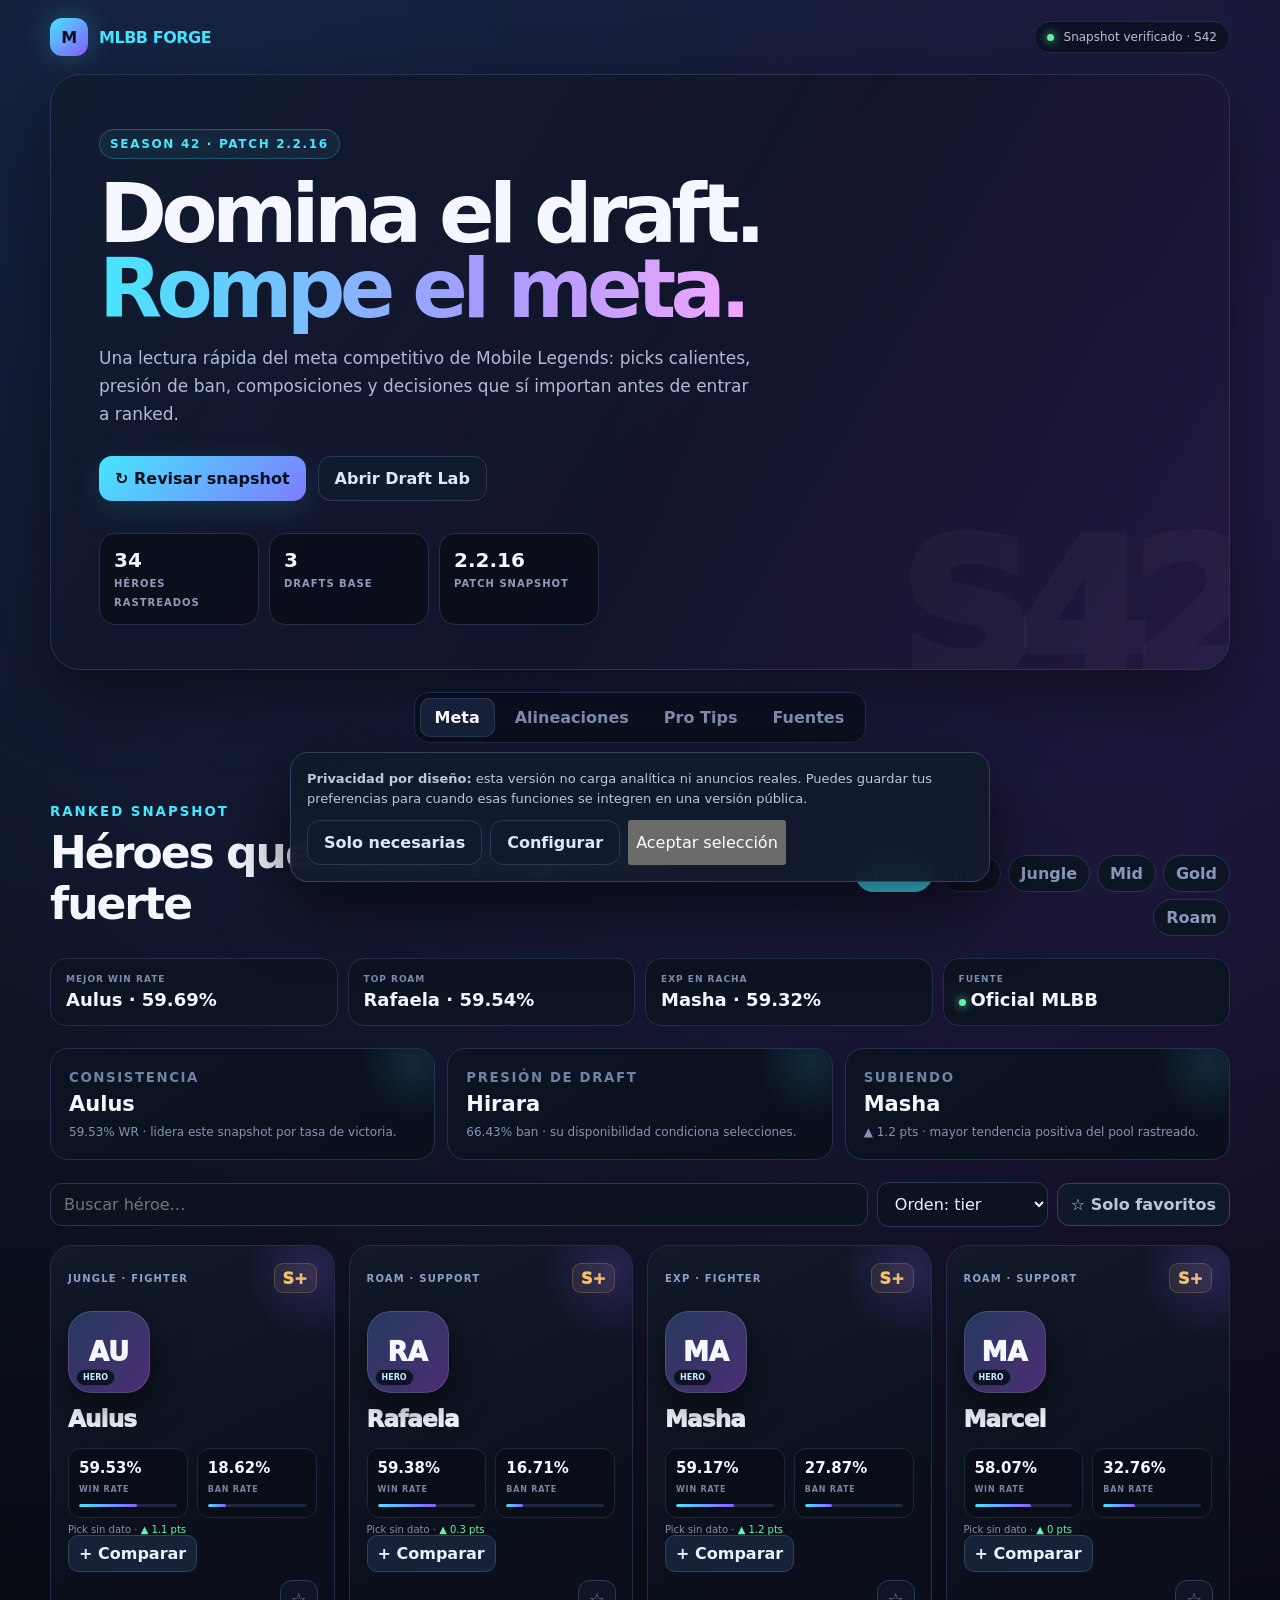
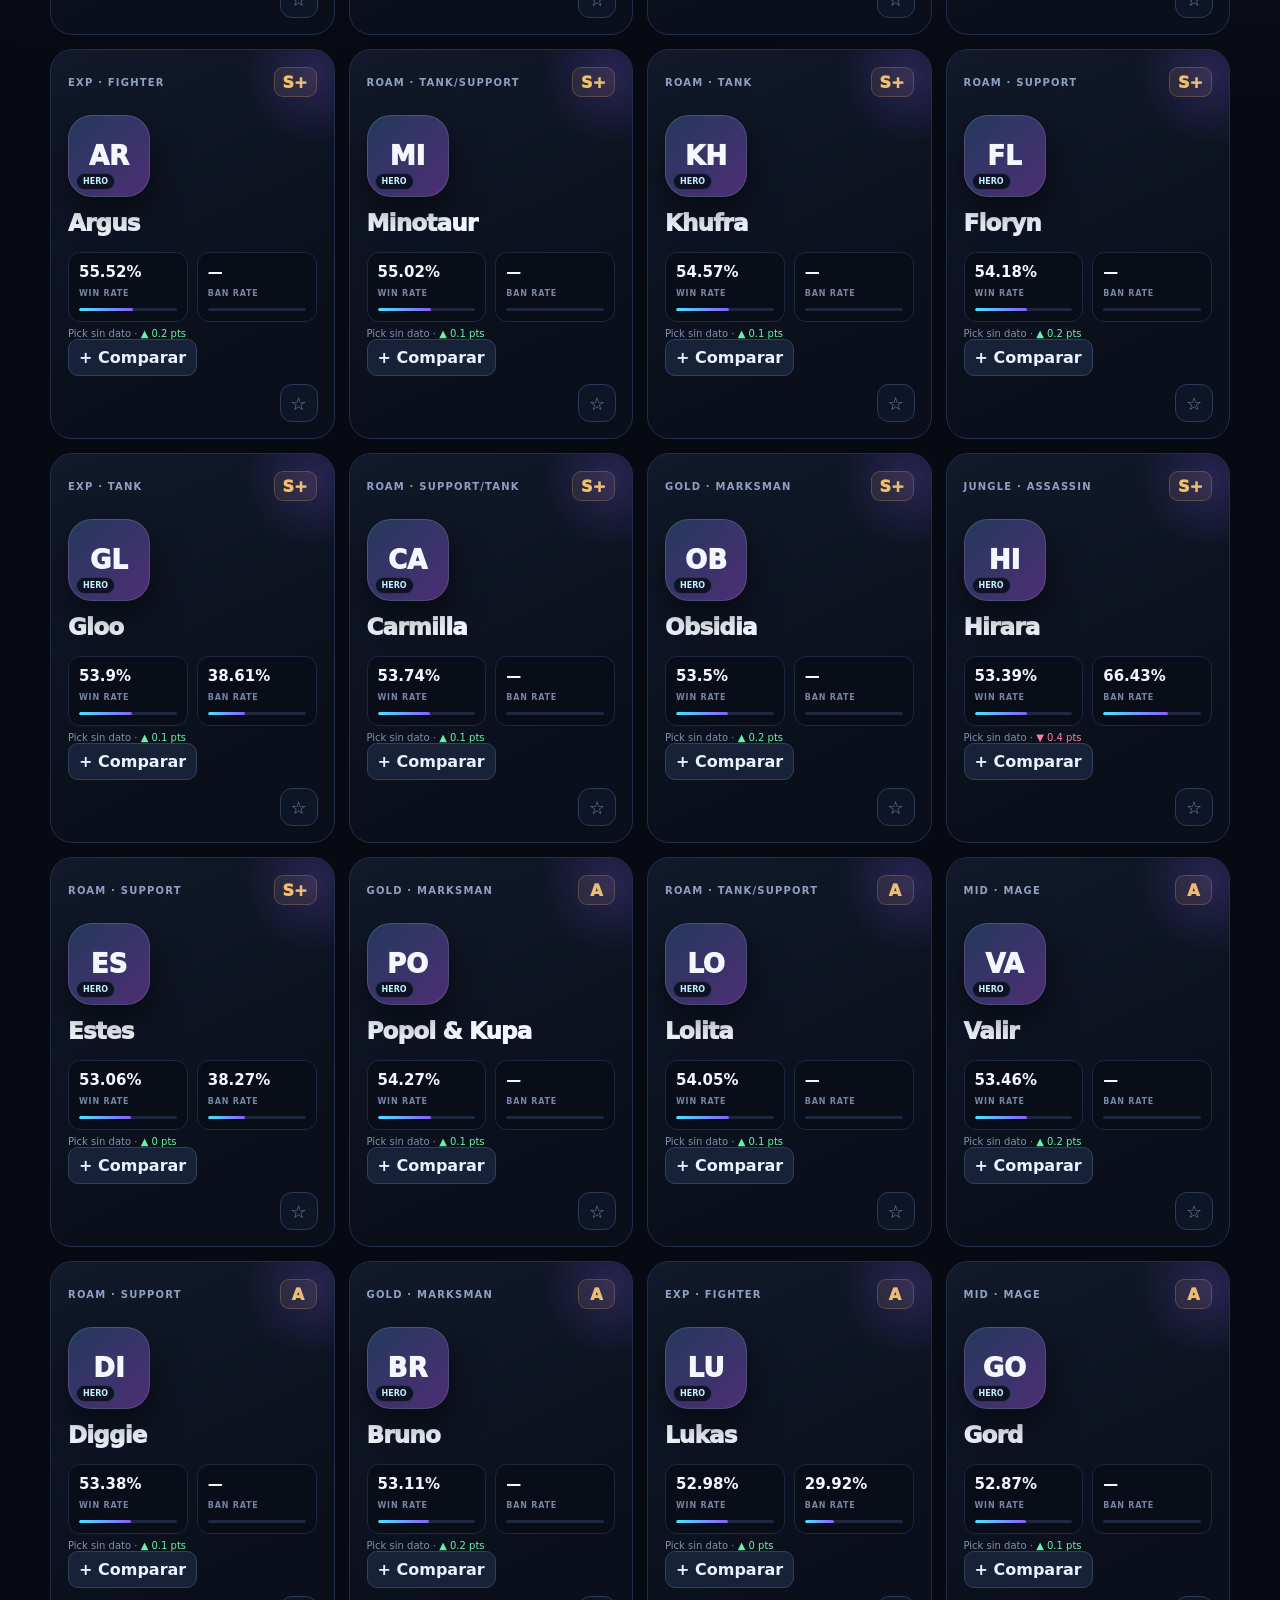
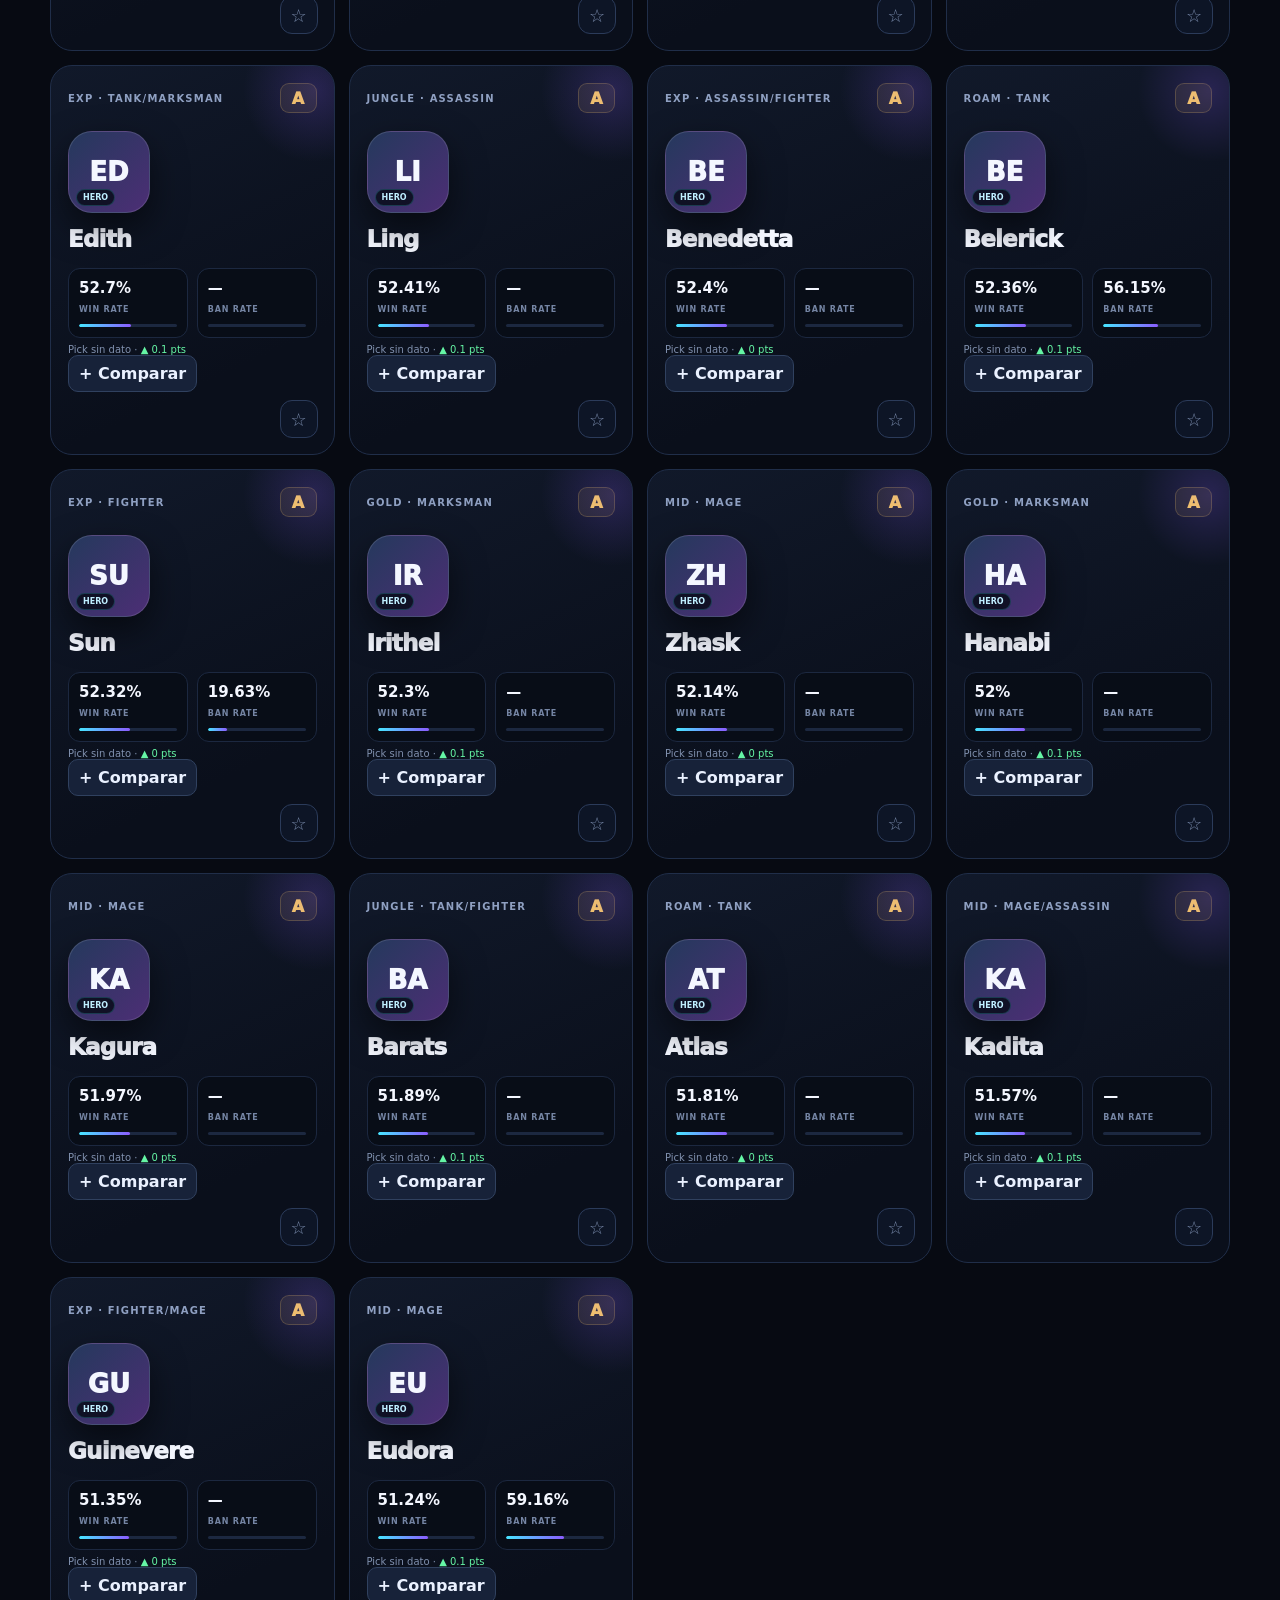
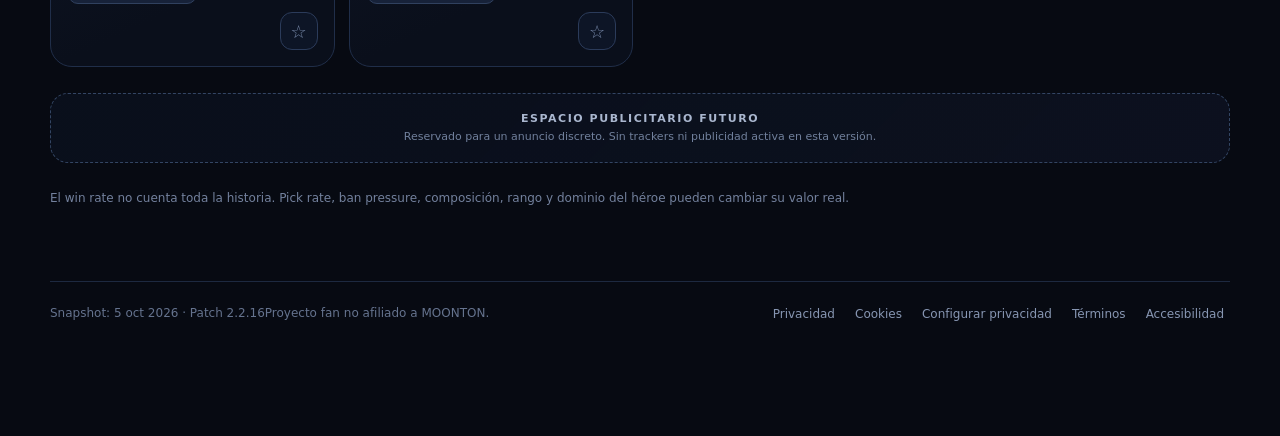
==== index.html @ 784e8a04 "Add Meta Forge loader" ====
<!doctype html><html lang="es"><head><meta charset="utf-8"><meta name="viewport" content="width=device-width,initial-scale=1"><title>MLBB Meta Forge</title><style>body{margin:0;background:#070a12;color:#fff;font-family:system-ui;display:grid;place-items:center;min-height:100vh}main{text-align:center;padding:24px}.pulse{width:54px;height:54px;border:5px solid #22304c;border-top-color:#46e6ff;border-radius:50%;margin:0 auto 18px;animation:s 1s linear infinite}@keyframes s{to{transform:rotate(360deg)}}p{color:#9aa8c2}</style></head><body><main><div class="pulse"></div><h1>Cargando MLBB Meta Forge</h1><p>Preparando meta, draft coach y pro tips…</p></main><script src="payload1.js"></script><script src="payload2.js"></script><script src="payload3.js"></script><script src="payload4.js"></script><script>(async()=>{try{const b=atob(window.__P||'');const u=new Uint8Array(b.length);for(let i=0;i<b.length;i++)u[i]=b.charCodeAt(i);const ds=new DecompressionStream('gzip');const html=await new Response(new Blob([u]).stream().pipeThrough(ds)).text();document.open();document.write(html);document.close()}catch(e){document.body.innerHTML='<main><h1>No se pudo cargar la web</h1><p>'+e.message+'</p></main>'}})();</script></body></html>
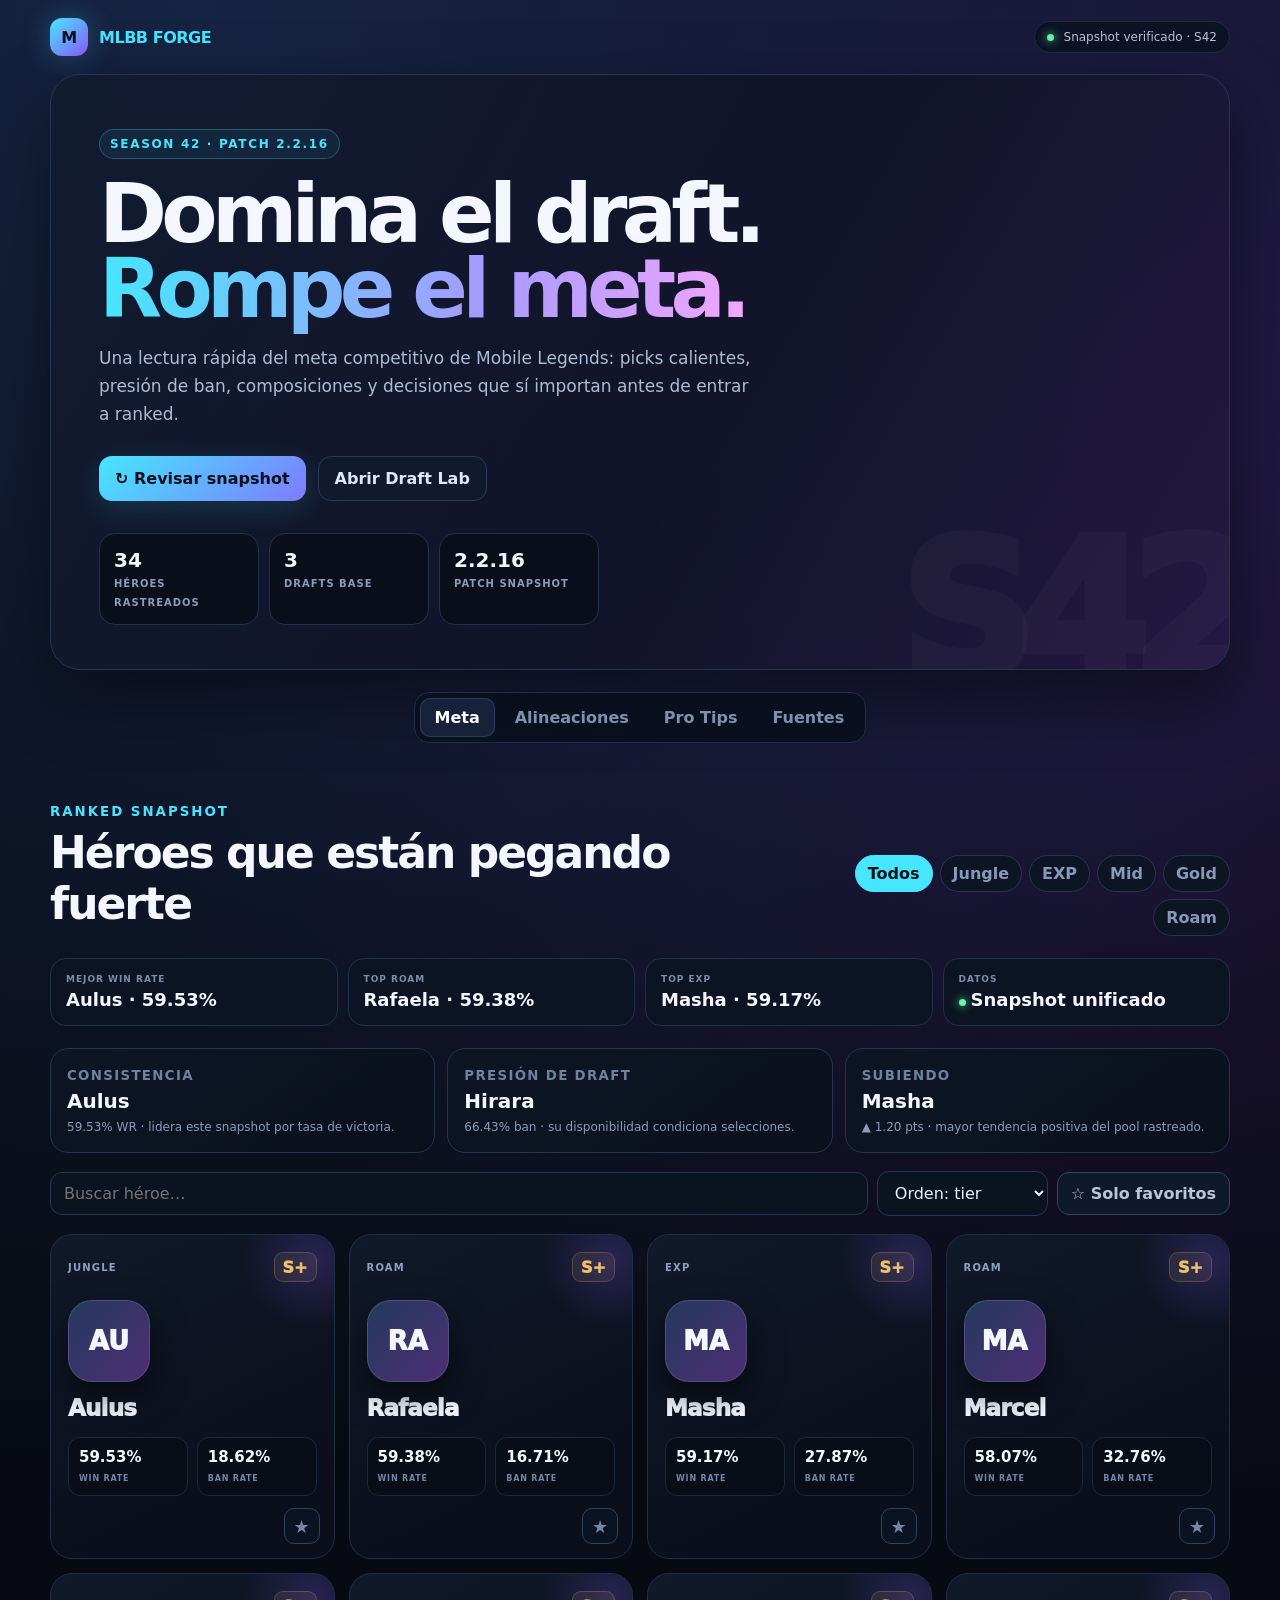
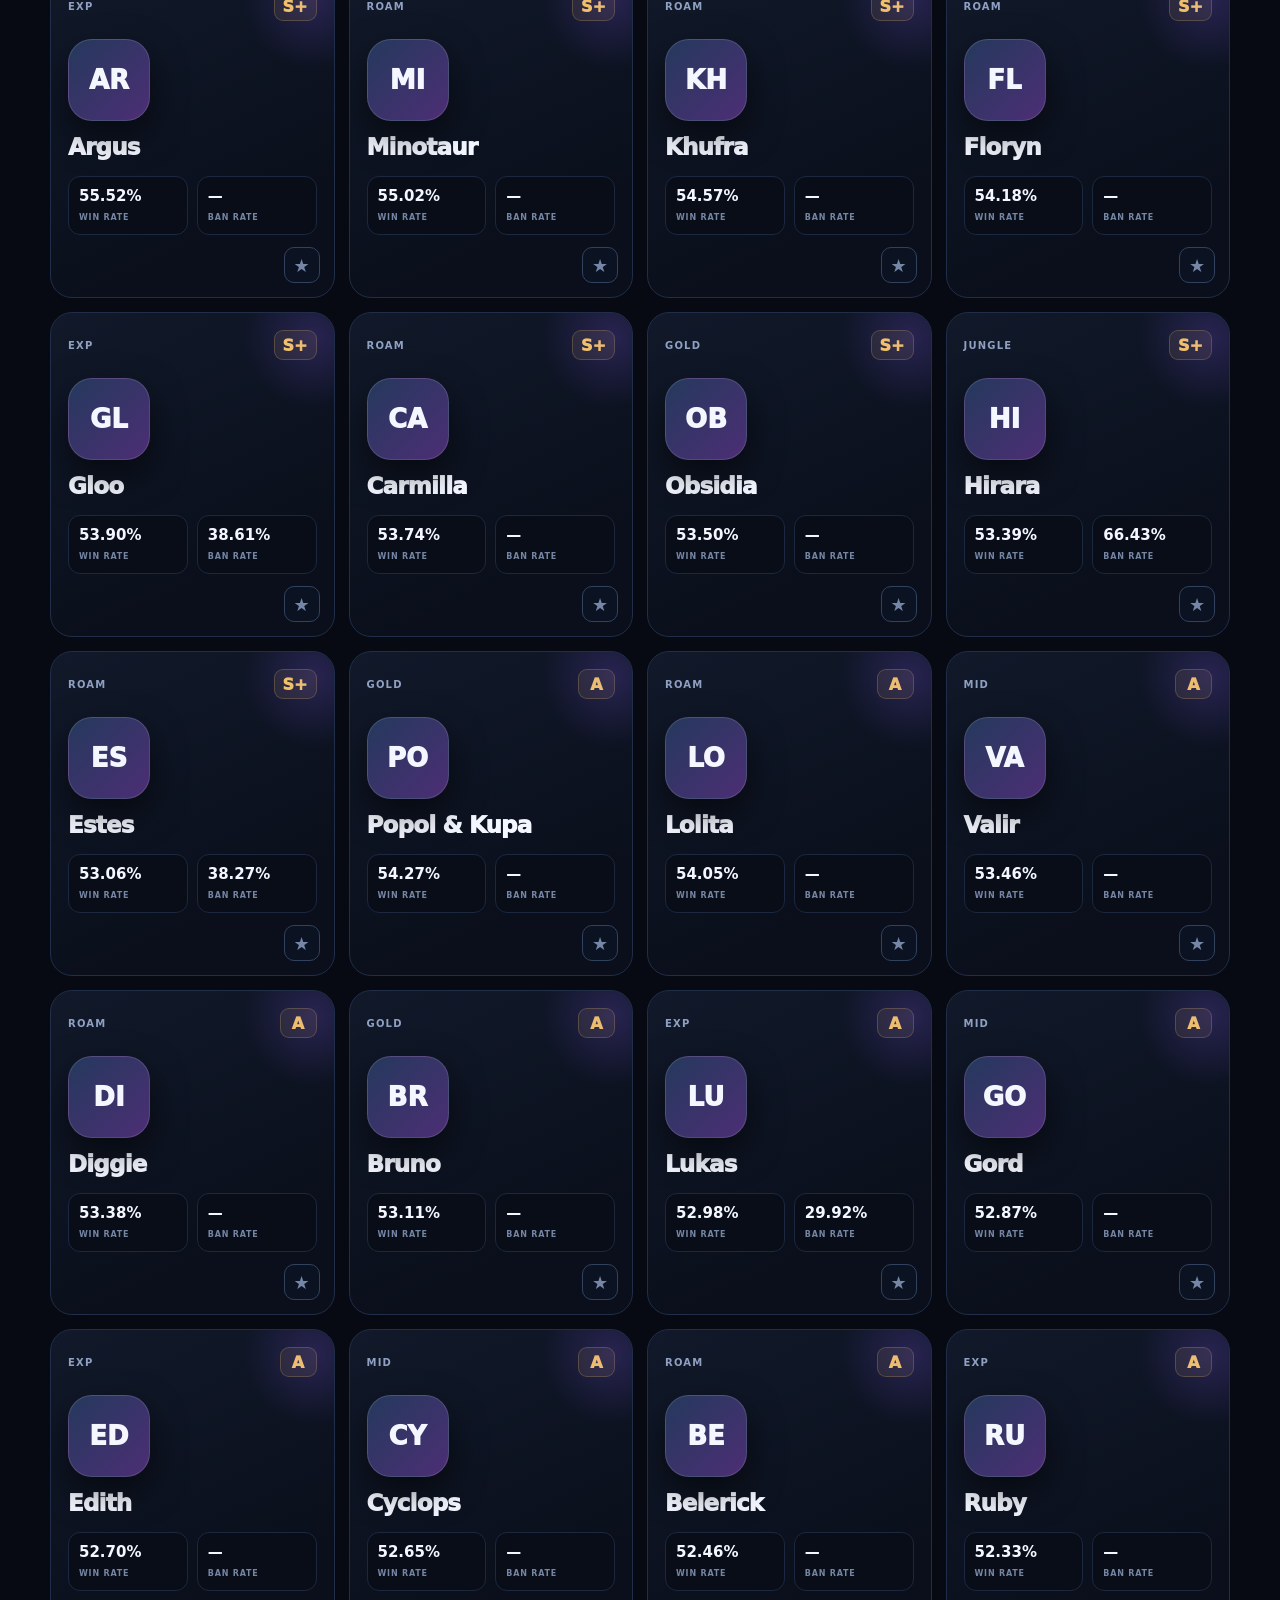
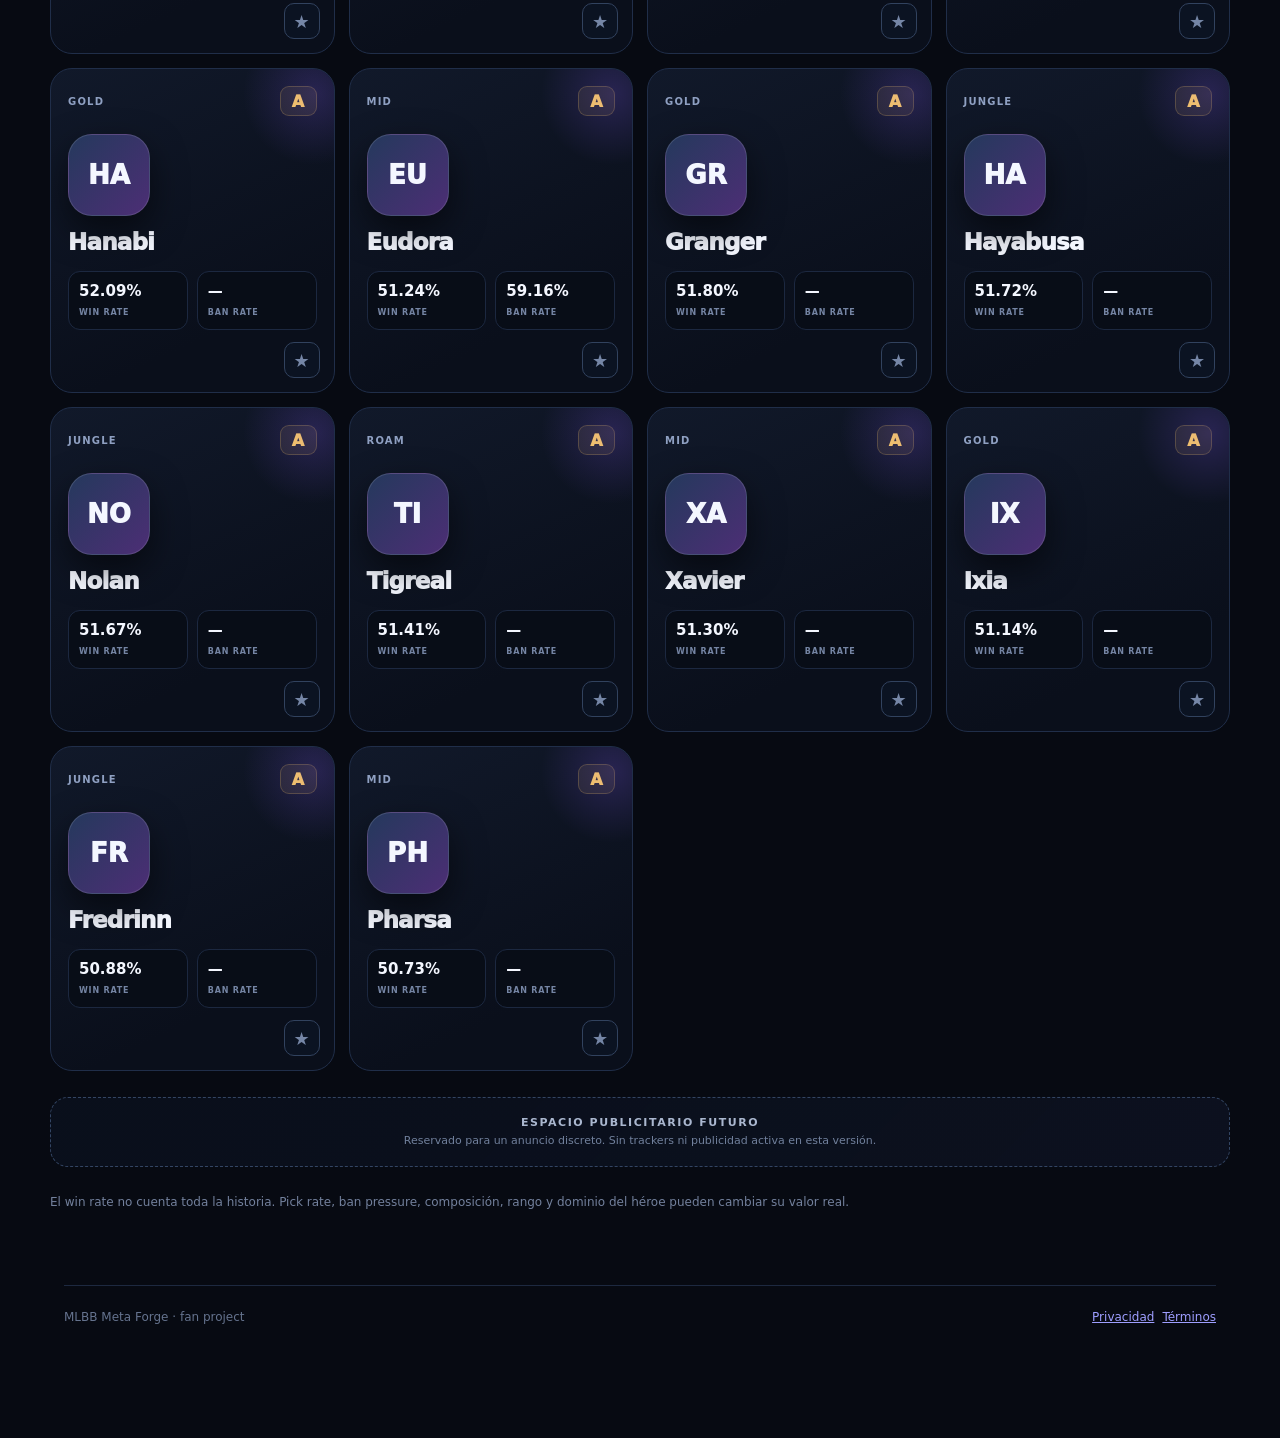
==== commit c6307ceb: "Fix inconsistent win-rate values and unify snapshot data" ====
--- a/index.html
+++ b/index.html
@@ -1 +1,56 @@
-<!doctype html><html lang="es"><head><meta charset="utf-8"><meta name="viewport" content="width=device-width,initial-scale=1"><title>MLBB Meta Forge</title><style>body{margin:0;background:#070a12;color:#fff;font-family:system-ui;display:grid;place-items:center;min-height:100vh}main{text-align:center;padding:24px}.pulse{width:54px;height:54px;border:5px solid #22304c;border-top-color:#46e6ff;border-radius:50%;margin:0 auto 18px;animation:s 1s linear infinite}@keyframes s{to{transform:rotate(360deg)}}p{color:#9aa8c2}</style></head><body><main><div class="pulse"></div><h1>Cargando MLBB Meta Forge</h1><p>Preparando meta, draft coach y pro tips…</p></main><script src="payload1.js"></script><script src="payload2.js"></script><script src="payload3.js"></script><script src="payload4.js"></script><script>(async()=>{try{const b=atob(window.__P||'');const u=new Uint8Array(b.length);for(let i=0;i<b.length;i++)u[i]=b.charCodeAt(i);const ds=new DecompressionStream('gzip');const html=await new Response(new Blob([u]).stream().pipeThrough(ds)).text();document.open();document.write(html);document.close()}catch(e){document.body.innerHTML='<main><h1>No se pudo cargar la web</h1><p>'+e.message+'</p></main>'}})();</script></body></html>+<!doctype html>
+<html lang="es">
+<head>
+  <meta charset="utf-8">
+  <meta name="viewport" content="width=device-width,initial-scale=1">
+  <meta name="description" content="MLBB Meta Forge: snapshot editorial de héroes meta, alineaciones y consejos de draft para Mobile Legends: Bang Bang.">
+  <meta name="color-scheme" content="dark">
+  <title>MLBB Meta Forge · Meta, Draft Coach y Pro Tips</title>
+  <meta name="theme-color" content="#070a12">
+  <meta property="og:title" content="MLBB Meta Forge">
+  <meta property="og:description" content="Meta, Draft Coach, comparador y composiciones para Mobile Legends: Bang Bang.">
+  <meta property="og:type" content="website">
+  <link rel="manifest" href="manifest.webmanifest">
+  <link rel="icon" href="assets/icon.svg" type="image/svg+xml">
+  <meta name="robots" content="index,follow,max-image-preview:large">
+  <meta name="author" content="MLBB Meta Forge">
+  <meta property="og:site_name" content="MLBB Meta Forge">
+  <meta name="twitter:card" content="summary_large_image">
+
+  <script type="application/ld+json">{"@context":"https://schema.org","@type":"WebSite","name":"MLBB Meta Forge","description":"Proyecto fan de análisis del meta y draft de Mobile Legends: Bang Bang. Datos y recomendaciones editoriales con fuente y fecha visibles.","inLanguage":"es"}</script>
+  <style>
+:root{--bg:#070a12;--panel:#0d1220;--panel2:#121a2c;--line:#202c47;--text:#f4f7ff;--muted:#8d9bb8;--cyan:#46e6ff;--violet:#8b5cff;--gold:#ffcf57;--danger:#ff668a;--radius:22px}*{box-sizing:border-box}html{scroll-behavior:smooth}body{margin:0;background:radial-gradient(circle at 15% 0%,#162443 0,transparent 31%),radial-gradient(circle at 90% 8%,#261746 0,transparent 26%),var(--bg);color:var(--text);font-family:Inter,ui-sans-serif,system-ui,-apple-system,BlinkMacSystemFont,"Segoe UI",sans-serif;min-height:100vh}.skip-link{position:absolute;left:-9999px}.skip-link:focus{left:16px;top:16px;z-index:99;background:#fff;color:#000;padding:12px;border-radius:10px}.shell{width:min(1180px,calc(100% - 28px));margin:auto}.topbar{display:flex;align-items:center;justify-content:space-between;padding:18px 0;gap:16px}.brand{display:flex;align-items:center;gap:11px;font-weight:900;letter-spacing:-.03em}.brandmark{width:38px;height:38px;border-radius:12px;background:linear-gradient(135deg,var(--cyan),var(--violet));display:grid;place-items:center;box-shadow:0 0 28px #46e6ff44;color:#07101d}.brand span:last-child{color:var(--cyan)}.status{font-size:12px;color:#b9c4dc;border:1px solid var(--line);padding:8px 12px;border-radius:999px;background:#0b1120cc}.status i{display:inline-block;width:7px;height:7px;border-radius:50%;background:#65f5a5;margin-right:6px;box-shadow:0 0 10px #65f5a5}.hero-header{position:relative;overflow:hidden;border:1px solid #263552;background:linear-gradient(120deg,#111b30ee,#111328e8 55%,#241841dd);border-radius:30px;padding:54px 48px 44px;box-shadow:0 25px 70px #0007}.hero-header:after{content:"S42";position:absolute;right:-12px;bottom:-55px;font-size:190px;font-weight:1000;letter-spacing:-.1em;color:#ffffff07;pointer-events:none}.eyebrow,.badge{display:inline-flex;align-items:center;gap:8px;color:var(--cyan);font-size:12px;font-weight:900;letter-spacing:.14em;text-transform:uppercase}.badge{padding:7px 10px;border:1px solid #46e6ff44;background:#46e6ff10;border-radius:999px}.hero-header h1{font-size:clamp(42px,7vw,82px);line-height:.91;letter-spacing:-.07em;margin:18px 0 18px;max-width:750px}.hero-header h1 b{font-weight:900;background:linear-gradient(90deg,var(--cyan),#a79aff 60%,#f0a7ff);-webkit-background-clip:text;color:transparent}.hero-header>div>p{max-width:660px;color:#aebbd4;font-size:17px;line-height:1.65;margin:0}.hero-actions{display:flex;gap:12px;margin-top:28px;flex-wrap:wrap}button,.btn{font:inherit}.primary,.secondary,#refresh{border:0;border-radius:13px;padding:12px 16px;font-weight:800;cursor:pointer}.primary,#refresh{background:linear-gradient(135deg,var(--cyan),#7e7cff);color:#07101d;box-shadow:0 8px 30px #46e6ff25}.secondary{background:#111a2c;color:#dce7ff;border:1px solid #2b3957}.hero-kpis{display:grid;grid-template-columns:repeat(3,1fr);gap:10px;max-width:500px;margin-top:32px}.kpi{background:#070b14aa;border:1px solid #24304a;border-radius:16px;padding:14px}.kpi b{display:block;font-size:20px}.kpi span{font-size:10px;letter-spacing:.1em;color:var(--muted);font-weight:800}.tabs{position:sticky;top:10px;z-index:20;display:flex;gap:5px;margin:22px auto 0;width:max-content;max-width:100%;padding:5px;background:#0a0f1ddd;border:1px solid #222e48;border-radius:15px;backdrop-filter:blur(16px);overflow:auto}.tab{border:0;background:transparent;color:#8290ad;padding:10px 15px;border-radius:10px;font-weight:800;cursor:pointer;white-space:nowrap}.tab.active{background:#17223a;color:#fff;box-shadow:inset 0 0 0 1px #2b3a5c}.tab:focus-visible,button:focus-visible,a:focus-visible{outline:3px solid var(--cyan);outline-offset:3px}main{padding:58px 0 30px}.sectionhead{display:flex;justify-content:space-between;align-items:end;gap:24px;margin-bottom:22px}.sectionhead h2,.view>h2{font-size:clamp(28px,4vw,44px);letter-spacing:-.045em;margin:7px 0}.sectionhead small,.view>small{color:var(--cyan);font-weight:900;letter-spacing:.15em}.filters{display:flex;gap:7px;flex-wrap:wrap;justify-content:flex-end}.filters button{border:1px solid #273552;background:#0d1424;color:#8998b6;border-radius:999px;padding:8px 12px;cursor:pointer;font-weight:750}.filters button.active{color:#08101b;background:var(--cyan);border-color:var(--cyan)}.grid{display:grid;grid-template-columns:repeat(4,1fr);gap:14px}.card{position:relative;overflow:hidden;min-height:245px;border:1px solid #202e49;background:linear-gradient(155deg,#11192a,#0a0f1b 75%);border-radius:var(--radius);padding:17px;transition:.22s transform,.22s border-color;cursor:pointer;padding-bottom:62px}.card:hover{transform:translateY(-4px);border-color:#46e6ff66}.card:before{content:"";position:absolute;width:150px;height:150px;border-radius:50%;right:-55px;top:-50px;background:radial-gradient(circle,#8b5cff35,transparent 67%)}.top{display:flex;justify-content:space-between;align-items:center}.lane{font-size:10px;letter-spacing:.12em;font-weight:900;color:#8fa0c2;text-transform:uppercase}.tier{display:grid;place-items:center;min-width:37px;height:30px;padding:0 8px;border-radius:9px;background:#ffcf5715;color:var(--gold);border:1px solid #ffcf5738;font-weight:950}.hero{font-size:23px;font-weight:950;letter-spacing:-.035em}.stats{display:grid;grid-template-columns:1fr 1fr;gap:9px;margin-top:16px}.stat{background:#080d17;border:1px solid #1c2840;border-radius:12px;padding:10px}.stat b{display:block;font-size:15px}.stat span{font-size:8px;color:#7585a4;letter-spacing:.1em;font-weight:900}.meter{height:3px;background:#1c2840;border-radius:10px;margin-top:8px;overflow:hidden}.meter i{display:block;height:100%;background:linear-gradient(90deg,var(--cyan),var(--violet));border-radius:10px}.note{color:#73819d;font-size:12px;line-height:1.6;margin-top:16px}.hidden{display:none!important}.insight-strip{display:grid;grid-template-columns:repeat(4,1fr);gap:10px;margin:0 0 22px}.insight{background:#0c1322;border:1px solid #22304b;border-radius:16px;padding:15px}.insight span{display:block;color:#7e8da9;font-size:9px;font-weight:900;letter-spacing:.11em}.insight b{display:block;margin-top:5px;font-size:18px}.searchbar{display:flex;gap:9px;align-items:center;margin:0 0 18px;flex-wrap:wrap}.searchbar input,.searchbar select{background:#0b1220;border:1px solid #283753;color:#eaf1ff;border-radius:12px;padding:11px 13px;font:inherit}.searchbar input{min-width:240px;flex:1}.searchbar select{cursor:pointer}.favorite-filter{border:1px solid #334461;background:#10192b;color:#b9c5da;border-radius:12px;padding:11px 13px;cursor:pointer;font-weight:800}.favorite-filter.active{border-color:#ffcf5766;color:var(--gold);background:#ffcf570f}.favorite-btn{position:absolute;right:14px;bottom:14px;border:1px solid #31425e;background:#0b1322;border-radius:10px;width:36px;height:36px;color:#7586a6;font-size:18px;cursor:pointer;z-index:2}.favorite-btn.active{color:var(--gold);border-color:#ffcf5760;background:#ffcf5710}.hero-art{width:82px;height:82px;border-radius:24px;margin:18px 0 13px;position:relative;overflow:hidden;background:linear-gradient(135deg,#25395d,#4c2e75);border:1px solid #ffffff20;box-shadow:0 14px 34px #0008}.hero-art img{width:100%;height:100%;object-fit:cover;display:block}.hero-art .fallback{position:absolute;inset:0;display:grid;place-items:center;font-size:26px;font-weight:950}.asset-badge{position:absolute;left:7px;bottom:6px;padding:3px 6px;border-radius:999px;font-size:8px;font-weight:900;background:#050914cc;color:#bfeeff;border:1px solid #46e6ff33}.data-missing{color:#64728c}.pulse-grid{display:grid;grid-template-columns:repeat(3,1fr);gap:12px;margin:0 0 18px}.pulse-card{border:1px solid #253550;background:linear-gradient(145deg,#0d1525,#0a101c);border-radius:18px;padding:16px}.pulse-card small{color:#71809d;font-weight:900;letter-spacing:.1em}.pulse-card b{display:block;font-size:20px;margin:5px 0}.pulse-card p{margin:0;color:#8d9bb7;font-size:12px;line-height:1.5}.ad-slot{margin:26px 0;border:1px dashed #334563;background:linear-gradient(135deg,#0b1220aa,#11172a88);border-radius:18px;padding:18px;text-align:center;color:#71809c}.ad-slot b{display:block;color:#aab7cf;font-size:11px;letter-spacing:.14em}.ad-slot span{font-size:11px}.draftgrid{display:grid;grid-template-columns:repeat(3,1fr);gap:16px;margin-top:22px}.draft{border:1px solid #23314c;background:linear-gradient(160deg,#10192b,#0a0e19);border-radius:24px;padding:22px}.draft small{color:var(--gold);font-weight:900;letter-spacing:.13em}.draft h3{font-size:23px;margin:7px 0 18px}.picks{display:grid;gap:7px}.pick{display:flex;align-items:center;gap:10px;background:#080d17;border:1px solid #1c2942;border-radius:12px;padding:10px 12px;font-size:13px;font-weight:750}.pick:before{content:"";width:8px;height:8px;border-radius:3px;background:var(--cyan);box-shadow:0 0 10px #46e6ff66}.why{color:#8998b6;font-size:13px;line-height:1.6;margin:17px 0 0}.tipgrid{display:grid;grid-template-columns:1fr 1fr;gap:14px;margin-top:22px}.tip{position:relative;overflow:hidden;border:1px solid #21304b;background:#0d1423;border-radius:22px;padding:24px 24px 24px 78px}.tip strong{position:absolute;left:20px;top:20px;font-size:32px;color:#46e6ff30}.tip h3{margin:0 0 8px;font-size:19px}.tip p{margin:0;color:#8e9db8;line-height:1.6;font-size:14px}.legal-card{max-width:820px;border:1px solid #24324e;background:#0d1423;border-radius:24px;padding:28px}.legal-card p,.legal-card li{color:#98a6bf;line-height:1.7}.legal-card a{color:var(--cyan)}.live-dot{display:inline-block;width:7px;height:7px;border-radius:50%;background:#65f5a5;box-shadow:0 0 10px #65f5a5;margin-right:5px}.sr-only{position:absolute;width:1px;height:1px;padding:0;margin:-1px;overflow:hidden;clip:rect(0,0,0,0);white-space:nowrap;border:0}dialog{width:min(680px,calc(100% - 30px));border:1px solid #31415f;border-radius:22px;background:#0e1627;color:#eaf1ff;padding:0;box-shadow:0 30px 100px #000c}dialog::backdrop{background:#03050acc;backdrop-filter:blur(5px)}dialog article{padding:24px}dialog header{display:flex;justify-content:space-between;align-items:center;gap:15px}dialog h2{margin:0;font-size:25px}.mini-btn{border:1px solid #30415f;background:#172239;color:#eaf1ff;border-radius:10px;padding:8px 10px;cursor:pointer;font-weight:800}.hero-dialog-grid{display:grid;grid-template-columns:110px 1fr;gap:18px;align-items:center}.hero-dialog-avatar{width:100px;height:100px;border-radius:28px;background:linear-gradient(135deg,#274264,#593579);display:grid;place-items:center;font-size:34px;font-weight:950;overflow:hidden}.hero-dialog-avatar img{width:100%;height:100%;object-fit:cover}.hero-dialog-stats{display:grid;grid-template-columns:repeat(3,1fr);gap:8px;margin-top:18px}.hero-dialog-stats div{background:#080d17;border:1px solid #21304a;border-radius:12px;padding:12px}.hero-dialog-stats b{display:block;font-size:18px}.hero-dialog-stats span{font-size:9px;color:#8291ac}.build-box{margin-top:20px;padding:16px;border-radius:16px;background:#080d17;border:1px solid #1f2d49}.build-line{display:flex;gap:8px;flex-wrap:wrap;margin-top:8px}.build-chip{padding:7px 9px;border:1px solid #263756;border-radius:10px;background:#0e1728;color:#cbd8ef;font-size:11px}.source-pill{display:inline-flex;padding:6px 9px;border-radius:999px;border:1px solid #2d3c59;color:#aebbd2;font-size:10px;margin:4px 4px 0 0}.share-row{display:flex;gap:8px;flex-wrap:wrap;margin-top:16px}.status-chip{display:inline-flex;align-items:center;gap:6px;border:1px solid #2e3d5b;border-radius:999px;padding:6px 9px;color:#9aa9c2;font-size:10px}.privacy-notice{position:fixed;left:50%;bottom:18px;transform:translateX(-50%);z-index:50;width:min(700px,calc(100% - 28px));background:#111a2df2;border:1px solid #314260;box-shadow:0 20px 70px #000a;border-radius:18px;padding:16px;backdrop-filter:blur(15px)}.privacy-notice p{margin:0;color:#bdc8dc;font-size:13px;line-height:1.5}.notice-actions{display:flex;gap:8px;margin-top:12px}footer{width:min(1180px,calc(100% - 28px));margin:30px auto 90px;border-top:1px solid #1d2940;padding:24px 0;color:#65738e;font-size:12px;display:flex;justify-content:space-between;gap:20px;flex-wrap:wrap}.footer-links{display:flex;gap:8px;flex-wrap:wrap}.text-button{border:0;background:none;color:#8796b2;cursor:pointer}@media(max-width:980px){.grid{grid-template-columns:repeat(2,1fr)}.draftgrid{grid-template-columns:1fr 1fr}}@media(max-width:760px){.insight-strip{grid-template-columns:1fr 1fr}.hero-header{padding:38px 24px}.sectionhead{align-items:flex-start;flex-direction:column}.filters{justify-content:flex-start}.tipgrid,.pulse-grid{grid-template-columns:1fr}.draftgrid{grid-template-columns:1fr}.hero-dialog-grid{grid-template-columns:1fr}}@media(max-width:520px){.grid{grid-template-columns:1fr}.hero-kpis{grid-template-columns:1fr}.searchbar input{min-width:100%}}
+  </style>
+</head>
+<body>
+<a class="skip-link" href="#contenido">Saltar al contenido principal</a>
+<div class="shell"><div class="topbar"><div class="brand"><span class="brandmark">M</span><span>MLBB <span>FORGE</span></span></div><div class="status"><i></i> Snapshot verificado · S42</div></div>
+<header class="hero-header"><div><span class="badge">SEASON 42 · PATCH 2.2.16</span><h1>Domina el draft.<br><b>Rompe el meta.</b></h1><p>Una lectura rápida del meta competitivo de Mobile Legends: picks calientes, presión de ban, composiciones y decisiones que sí importan antes de entrar a ranked.</p><div class="hero-actions"><button id="refresh" class="primary" type="button">↻ Revisar snapshot</button><button class="secondary" type="button" onclick="document.querySelector('[data-view=drafts]').click()">Abrir Draft Lab</button></div><div class="hero-kpis"><div class="kpi"><b id="heroCount">0</b><span>HÉROES RASTREADOS</span></div><div class="kpi"><b>3</b><span>DRAFTS BASE</span></div><div class="kpi"><b id="patchKpi">—</b><span>PATCH SNAPSHOT</span></div></div></div></header>
+<nav class="tabs" aria-label="Secciones principales"><button class="tab active" type="button" data-view="heroes">Meta</button><button class="tab" type="button" data-view="drafts">Alineaciones</button><button class="tab" type="button" data-view="tips">Pro Tips</button><button class="tab" type="button" data-view="fuentes">Fuentes</button></nav>
+<main id="contenido" tabindex="-1">
+<section id="heroes" class="view"><div class="sectionhead"><div><small>RANKED SNAPSHOT</small><h2>Héroes que están pegando fuerte</h2></div><div class="filters" id="filters"></div></div><div id="insightStrip" class="insight-strip"></div><div id="metaPulse" class="pulse-grid"></div><div class="searchbar"><input id="heroSearch" type="search" placeholder="Buscar héroe…"><select id="sortHeroes"><option value="tier">Orden: tier</option><option value="wr">Mayor win rate</option><option value="ban">Mayor ban rate</option><option value="name">Nombre A–Z</option></select><button id="favoriteFilter" class="favorite-filter" type="button">☆ Solo favoritos</button></div><div id="heroGrid" class="grid"></div><div class="ad-slot"><b>ESPACIO PUBLICITARIO FUTURO</b><span>Reservado para un anuncio discreto. Sin trackers ni publicidad activa en esta versión.</span></div><p class="note">El win rate no cuenta toda la historia. Pick rate, ban pressure, composición, rango y dominio del héroe pueden cambiar su valor real.</p></section>
+<section id="drafts" class="view hidden"><small>DRAFT LAB</small><h2>Alineaciones recomendadas</h2><div id="draftGrid" class="draftgrid"></div></section>
+<section id="tips" class="view hidden"><small>CLIMB SMARTER</small><h2>Pro tips que sí cambian partidas</h2><div id="tipGrid" class="tipgrid"></div></section>
+<section id="fuentes" class="view hidden legal-card"><small>TRANSPARENCIA</small><h2>Fuentes, límites y metodología</h2><p>Esta web es un proyecto fan y no está afiliada, patrocinada ni aprobada por MOONTON. Los datos mostrados son un snapshot editorial y pueden quedar desactualizados cuando cambia el parche o el comportamiento del ranked.</p><ul><li><a href="https://mlbbhub.com/tier-list" target="_blank" rel="noopener noreferrer">MLBBHub Tier List</a>: referencia secundaria para tendencias de héroes.</li><li><a href="https://www.mobilelegends.com/rank/newsdetail/1513" target="_blank" rel="noopener noreferrer">Mobile Legends: Bang Bang · Hero Insights</a>: referencia oficial principal para pick, win y ban rate.</li><li><a href="https://www.mobilelegends.com/m/videodetail/1346" target="_blank" rel="noopener noreferrer">Mobile Legends: Bang Bang · Patch Notes</a>: referencia oficial del parche.</li></ul><p>Un mismo snapshot usa una única cifra por héroe. Cuando una métrica no está disponible, se muestra “—” en lugar de inventar un dato.</p></section>
+</main>
+<footer><span>MLBB Meta Forge · fan project</span><div class="footer-links"><a href="privacy.html">Privacidad</a><a href="terms.html">Términos</a></div></footer>
+<dialog id="heroDialog"><article><header><h2 id="heroDialogTitle"></h2><button class="mini-btn" onclick="heroDialog.close()">Cerrar</button></header><div id="heroDialogBody"></div></article></dialog>
+<script>
+const DATA={"updated":"5 oct 2026","patch":"2.2.16","heroes":[{"name":"Aulus","lane":"Jungle","tier":"S+","wr":59.53,"ban":18.62,"role":"Fighter","trend":1.1,"asset":"aulus.png","note":"Escalado brutal y gran consistencia en ranked.","damage":"physical","tags":["scaling","dps"],"pick":null,"build":{"spell":"Retribution","emblem":"Fighter · Swift · Seasoned Hunter · War Cry","items":["Tough Boots","War Axe","Golden Staff","Queen’s Wings","Malefic Roar","Immortality"]}},{"name":"Rafaela","lane":"Roam","tier":"S+","wr":59.38,"ban":16.71,"role":"Support","trend":0.3,"asset":"rafaela.png","note":"Sustain, velocidad y resets de pelea muy valiosos.","damage":"magic","tags":["sustain","peel"],"pick":null},{"name":"Masha","lane":"EXP","tier":"S+","wr":59.17,"ban":27.87,"role":"Fighter","trend":1.2,"asset":"masha.png","note":"Presión lateral, aguante y amenaza sobre backline.","damage":"physical","tags":["frontline","split"],"pick":null},{"name":"Marcel","lane":"Roam","tier":"S+","wr":58.07,"ban":32.76,"role":"Support","trend":0,"asset":"marcel.png","note":"Utilidad y control que condicionan la fase de draft.","damage":"magic","tags":["engage","utility"],"pick":null},{"name":"Argus","lane":"EXP","tier":"S+","wr":55.52,"ban":null,"role":"Fighter","trend":0.2,"asset":"argus.png","note":"Duelista de alta presión y excelente capacidad de cierre.","damage":"physical","tags":["duel","split"],"pick":null},{"name":"Minotaur","lane":"Roam","tier":"S+","wr":55.02,"ban":null,"role":"Tank/Support","trend":0.1,"asset":"minotaur.png","note":"Engage fiable y protección para composiciones front-to-back.","damage":"magic","tags":["engage","peel"],"pick":null},{"name":"Khufra","lane":"Roam","tier":"S+","wr":54.57,"ban":null,"role":"Tank","trend":0.1,"asset":"khufra.png","note":"Castiga movilidad y ofrece iniciación muy clara.","damage":"magic","tags":["anti-dash","engage"],"pick":null},{"name":"Floryn","lane":"Roam","tier":"S+","wr":54.18,"ban":null,"role":"Support","trend":0.2,"asset":"floryn.png","note":"Curación global y sustain excelente en peleas extendidas.","damage":"magic","tags":["sustain","global"],"pick":null},{"name":"Gloo","lane":"EXP","tier":"S+","wr":53.9,"ban":38.61,"role":"Tank","trend":0.1,"asset":"gloo.png","note":"Frontline flexible con mucha disrupción en peleas largas.","damage":"magic","tags":["frontline","disrupt"],"pick":null},{"name":"Carmilla","lane":"Roam","tier":"S+","wr":53.74,"ban":null,"role":"Support/Tank","trend":0.1,"asset":"carmilla.png","note":"Gran valor cuando puede enlazar daño y control sobre varios rivales.","damage":"magic","tags":["link","engage"],"pick":null},{"name":"Obsidia","lane":"Gold","tier":"S+","wr":53.5,"ban":null,"role":"Marksman","trend":0.2,"asset":"obsidia.png","note":"Carry de Gold con presencia estable en el parche.","damage":"physical","tags":["carry","dps"],"pick":null},{"name":"Hirara","lane":"Jungle","tier":"S+","wr":53.39,"ban":66.43,"role":"Assassin","trend":-0.4,"asset":"hirara.png","note":"La mayor presión de ban del pool observado; define drafts.","damage":"physical","tags":["burst","mobility"],"pick":null},{"name":"Estes","lane":"Roam","tier":"S+","wr":53.06,"ban":38.27,"role":"Support","trend":0,"asset":"estes.png","note":"Sustain enorme si el rival no puede cortar curación y formación.","damage":"magic","tags":["sustain","peel"],"pick":null},{"name":"Popol & Kupa","lane":"Gold","tier":"A","wr":54.27,"ban":null,"role":"Marksman","trend":0.1,"asset":"popol_and_kupa.png","note":"Control de espacio y presión temprana de objetivos.","damage":"physical","tags":["control","push"],"pick":null},{"name":"Lolita","lane":"Roam","tier":"A","wr":54.05,"ban":null,"role":"Tank/Support","trend":0.1,"asset":"lolita.png","note":"Peel y protección muy fuertes contra proyectiles.","damage":"magic","tags":["shield","peel"],"pick":null},{"name":"Valir","lane":"Mid","tier":"A","wr":53.46,"ban":null,"role":"Mage","trend":0.2,"asset":"valir.png","note":"Control de zona y disengage para proteger carries.","damage":"magic","tags":["zone","peel"],"pick":null},{"name":"Diggie","lane":"Roam","tier":"A","wr":53.38,"ban":null,"role":"Support","trend":0.1,"asset":"diggie.png","note":"Respuesta premium frente a composiciones dependientes de control.","damage":"magic","tags":["anti-cc","utility"],"pick":null},{"name":"Bruno","lane":"Gold","tier":"A","wr":53.11,"ban":null,"role":"Marksman","trend":0.2,"asset":"bruno.png","note":"Daño crítico y gran amenaza si consigue ventaja de oro.","damage":"physical","tags":["crit","carry"],"pick":null},{"name":"Lukas","lane":"EXP","tier":"A","wr":52.98,"ban":29.92,"role":"Fighter","trend":0,"asset":"lukas.png","note":"Pick flexible con presencia sostenida y presión en skirmishes.","damage":"physical","tags":["skirmish","frontline"],"pick":null},{"name":"Gord","lane":"Mid","tier":"A","wr":52.87,"ban":null,"role":"Mage","trend":0.1,"asset":"gord.png","note":"Poke y control de zonas estrechas alrededor de objetivos.","damage":"magic","tags":["poke","zone"],"pick":null},{"name":"Edith","lane":"EXP","tier":"A","wr":52.7,"ban":null,"role":"Tank/Marksman","trend":0.1,"asset":"edith.png","note":"Frontline con amenaza de daño cuando cambia de forma.","damage":"magic","tags":["frontline","hybrid"],"pick":null},{"name":"Cyclops","lane":"Mid","tier":"A","wr":52.65,"ban":null,"role":"Mage","trend":0.1,"asset":"cyclops.png","note":"Daño sostenido y buen castigo a objetivos aislados.","damage":"magic","tags":["dps","pick"],"pick":null},{"name":"Belerick","lane":"Roam","tier":"A","wr":52.46,"ban":null,"role":"Tank","trend":0.1,"asset":"belerick.png","note":"Excelente contra composiciones de ataques repetidos.","damage":"magic","tags":["frontline","anti-dps"],"pick":null},{"name":"Ruby","lane":"EXP","tier":"A","wr":52.33,"ban":null,"role":"Fighter/Tank","trend":0.1,"asset":"ruby.png","note":"Control constante y sustain en peleas extendidas.","damage":"physical","tags":["cc","sustain"],"pick":null},{"name":"Hanabi","lane":"Gold","tier":"A","wr":52.09,"ban":null,"role":"Marksman","trend":0.1,"asset":"hanabi.png","note":"Buen daño en peleas agrupadas cuando mantiene posición.","damage":"physical","tags":["teamfight","dps"],"pick":null},{"name":"Eudora","lane":"Mid","tier":"A","wr":51.24,"ban":59.16,"role":"Mage","trend":0.2,"asset":"eudora.png","note":"Amenaza de burst que comprime el posicionamiento rival.","damage":"magic","tags":["burst","pick"],"pick":null},{"name":"Granger","lane":"Gold","tier":"A","wr":51.8,"ban":null,"role":"Marksman","trend":0.1,"asset":"granger.png","note":"Burst físico y movilidad para castigar ventanas cortas.","damage":"physical","tags":["burst","mobility"],"pick":null},{"name":"Hayabusa","lane":"Jungle","tier":"A","wr":51.72,"ban":null,"role":"Assassin","trend":0.1,"asset":"hayabusa.png","note":"Amenaza de split y ejecución sobre backline aislada.","damage":"physical","tags":["split","burst"],"pick":null},{"name":"Nolan","lane":"Jungle","tier":"A","wr":51.67,"ban":null,"role":"Assassin","trend":0.1,"asset":"nolan.png","note":"Tempo alto y buen control de ritmo desde la jungla.","damage":"physical","tags":["tempo","mobility"],"pick":null},{"name":"Tigreal","lane":"Roam","tier":"A","wr":51.41,"ban":null,"role":"Tank","trend":0.1,"asset":"tigreal.png","note":"Engage directo y fácil de coordinar en ranked.","damage":"magic","tags":["engage","frontline"],"pick":null},{"name":"Xavier","lane":"Mid","tier":"A","wr":51.3,"ban":null,"role":"Mage","trend":0.1,"asset":"xavier.png","note":"Poke global y escalado para composiciones front-to-back.","damage":"magic","tags":["poke","scaling"],"pick":null},{"name":"Ixia","lane":"Gold","tier":"A","wr":51.14,"ban":null,"role":"Marksman","trend":0.1,"asset":"ixia.png","note":"Teamfight fuerte si dispone de frontline y espacio.","damage":"physical","tags":["teamfight","dps"],"pick":null},{"name":"Fredrinn","lane":"Jungle","tier":"A","wr":50.88,"ban":null,"role":"Tank/Fighter","trend":0.1,"asset":"fredrinn.png","note":"Jungla resistente con buena presencia en objetivos.","damage":"physical","tags":["frontline","objectives"],"pick":null},{"name":"Pharsa","lane":"Mid","tier":"A","wr":50.73,"ban":null,"role":"Mage","trend":0.1,"asset":"pharsa.png","note":"Artillería de largo alcance y rotaciones rápidas.","damage":"magic","tags":["poke","rotation"],"pick":null}]};
+const DRAFTS=[{type:'BALANCED',title:'Front-to-back',picks:['Fredrinn','Valir','Bruno','Minotaur','Masha'],why:'Frontline sólida, daño mixto y peel.'},{type:'PICK',title:'Caza y presión',picks:['Hayabusa','Eudora','Bruno','Khufra','Argus'],why:'Busca aislar objetivos y castigar errores.'},{type:'SUSTAIN',title:'Pelea larga',picks:['Aulus','Xavier','Ixia','Rafaela','Ruby'],why:'Escala bien y gana valor en peleas extendidas.'}];
+const TIPS=[['01','Draft antes que ego','No juntes cinco héroes fuertes sin mirar daño, frontline y control.'],['02','Respeta el ban pressure','Un héroe con ban alto condiciona más drafts de lo que su win rate aislado sugiere.'],['03','Adapta la build','Anti-heal, penetración y defensa situacional valen más que copiar seis ítems siempre.'],['04','Juega tu pool','Un héroe A dominado suele rendir mejor que un S+ que apenas manejas.']];
+let lane='Todos',showFav=false;const favorites=new Set(JSON.parse(localStorage.getItem('mf_favs')||'[]'));const selected=[];
+const heroGrid=document.getElementById('heroGrid'),filters=document.getElementById('filters'),heroSearch=document.getElementById('heroSearch'),sortHeroes=document.getElementById('sortHeroes'),favoriteFilter=document.getElementById('favoriteFilter'),heroDialog=document.getElementById('heroDialog'),heroDialogTitle=document.getElementById('heroDialogTitle'),heroDialogBody=document.getElementById('heroDialogBody'),insightStrip=document.getElementById('insightStrip'),metaPulse=document.getElementById('metaPulse');
+function fmtPct(v){return Number.isFinite(v)?v.toFixed(2)+'%':'—'}
+function assetUrl(h){return `https://raw.githubusercontent.com/Ceplin03/database-mlbb.Mobile-Legends-Bang-Bang/master/images-hero/${h.asset}`}
+function renderInsights(){const valid=DATA.heroes.filter(h=>Number.isFinite(h.wr));const topWR=[...valid].sort((a,b)=>b.wr-a.wr)[0];const topRoam=[...valid].filter(h=>h.lane==='Roam').sort((a,b)=>b.wr-a.wr)[0];const topExp=[...valid].filter(h=>h.lane==='EXP').sort((a,b)=>b.wr-a.wr)[0];insightStrip.innerHTML=`<div class="insight"><span>MEJOR WIN RATE</span><b>${topWR.name} · ${fmtPct(topWR.wr)}</b></div><div class="insight"><span>TOP ROAM</span><b>${topRoam.name} · ${fmtPct(topRoam.wr)}</b></div><div class="insight"><span>TOP EXP</span><b>${topExp.name} · ${fmtPct(topExp.wr)}</b></div><div class="insight"><span>DATOS</span><b><i class="live-dot"></i>Snapshot unificado</b></div>`}
+function renderPulse(){const topWR=[...DATA.heroes].filter(h=>Number.isFinite(h.wr)).sort((a,b)=>b.wr-a.wr)[0],topBan=[...DATA.heroes].filter(h=>Number.isFinite(h.ban)).sort((a,b)=>b.ban-a.ban)[0],riser=[...DATA.heroes].filter(h=>Number.isFinite(h.trend)).sort((a,b)=>b.trend-a.trend)[0];metaPulse.innerHTML=`<article class="pulse-card"><small>CONSISTENCIA</small><b>${topWR.name}</b><p>${fmtPct(topWR.wr)} WR · lidera este snapshot por tasa de victoria.</p></article><article class="pulse-card"><small>PRESIÓN DE DRAFT</small><b>${topBan.name}</b><p>${fmtPct(topBan.ban)} ban · su disponibilidad condiciona selecciones.</p></article><article class="pulse-card"><small>SUBIENDO</small><b>${riser.name}</b><p>▲ ${riser.trend.toFixed(2)} pts · mayor tendencia positiva del pool rastreado.</p></article>`}
+function renderFilters(){['Todos','Jungle','EXP','Mid','Gold','Roam'].forEach(x=>{const b=document.createElement('button');b.textContent=x;b.className=x===lane?'active':'';b.onclick=()=>{lane=x;renderFilters();render()};filters.appendChild(b)})}
+function render(){filters.innerHTML='';renderFilters();let arr=DATA.heroes.filter(h=>(lane==='Todos'||h.lane===lane)&&(!showFav||favorites.has(h.name))&&h.name.toLowerCase().includes(heroSearch.value.toLowerCase()));const s=sortHeroes.value;if(s==='wr')arr.sort((a,b)=>b.wr-a.wr);else if(s==='ban')arr.sort((a,b)=>(b.ban??-1)-(a.ban??-1));else if(s==='name')arr.sort((a,b)=>a.name.localeCompare(b.name));heroGrid.innerHTML=arr.map(h=>`<article class="card" onclick="openHero('${h.name.replace(/'/g,"\\'")}')"><div class="top"><span class="lane">${h.lane}</span><span class="tier">${h.tier}</span></div><div class="hero-art"><span class="fallback">${h.name.slice(0,2).toUpperCase()}</span><img src="${assetUrl(h)}" alt="Retrato de ${h.name}" onerror="this.style.display='none'"></div><div class="hero">${h.name}</div><div class="stats"><div class="stat"><b>${fmtPct(h.wr)}</b><span>WIN RATE</span></div><div class="stat"><b>${fmtPct(h.ban)}</b><span>BAN RATE</span></div></div><button class="favorite-btn ${favorites.has(h.name)?'active':''}" onclick="event.stopPropagation();toggleFav('${h.name.replace(/'/g,"\\'")}')">★</button></article>`).join('')}
+function toggleFav(n){favorites.has(n)?favorites.delete(n):favorites.add(n);localStorage.setItem('mf_favs',JSON.stringify([...favorites]));render()}
+function openHero(name){const h=DATA.heroes.find(x=>x.name===name);heroDialogTitle.textContent=h.name;heroDialogBody.innerHTML=`<div class="hero-dialog-grid"><div class="hero-dialog-avatar"><img src="${assetUrl(h)}" alt="Retrato de ${h.name}"></div><div><span class="badge">${h.lane} · ${h.role}</span><h3>${h.tier} tier</h3><p>${h.note}</p><div>${(h.tags||[]).map(t=>`<span class="source-pill">${t}</span>`).join('')}</div></div></div><div class="hero-dialog-stats"><div><b>${fmtPct(h.wr)}</b><span>WIN RATE</span></div><div><b>${fmtPct(h.pick)}</b><span>PICK RATE</span></div><div><b>${fmtPct(h.ban)}</b><span>BAN RATE</span></div></div><p class="note">Snapshot ${DATA.updated} · parche ${DATA.patch}. Todas las vistas usan este mismo valor de win rate.</p>`;heroDialog.showModal()}
+function renderDrafts(){document.getElementById('draftGrid').innerHTML=DRAFTS.map(d=>`<article class="draft"><small>${d.type}</small><h3>${d.title}</h3><div class="picks">${d.picks.map(p=>`<div class="pick">${p}</div>`).join('')}</div><p class="why">${d.why}</p></article>`).join('')}
+function renderTips(){document.getElementById('tipGrid').innerHTML=TIPS.map(t=>`<article class="tip"><strong>${t[0]}</strong><h3>${t[1]}</h3><p>${t[2]}</p></article>`).join('')}
+document.querySelectorAll('.tab').forEach(t=>t.onclick=()=>{document.querySelectorAll('.tab').forEach(x=>x.classList.remove('active'));t.classList.add('active');document.querySelectorAll('.view').forEach(v=>v.classList.add('hidden'));document.getElementById(t.dataset.view).classList.remove('hidden')});heroSearch.oninput=render;sortHeroes.onchange=render;favoriteFilter.onclick=()=>{showFav=!showFav;favoriteFilter.classList.toggle('active',showFav);render()};document.getElementById('refresh').onclick=()=>alert(`Snapshot local: ${DATA.updated} · patch ${DATA.patch}. No descarga datos nuevos automáticamente.`);document.getElementById('heroCount').textContent=DATA.heroes.length;document.getElementById('patchKpi').textContent=DATA.patch;renderInsights();renderPulse();render();renderDrafts();renderTips();
+</script>
+</body></html>
